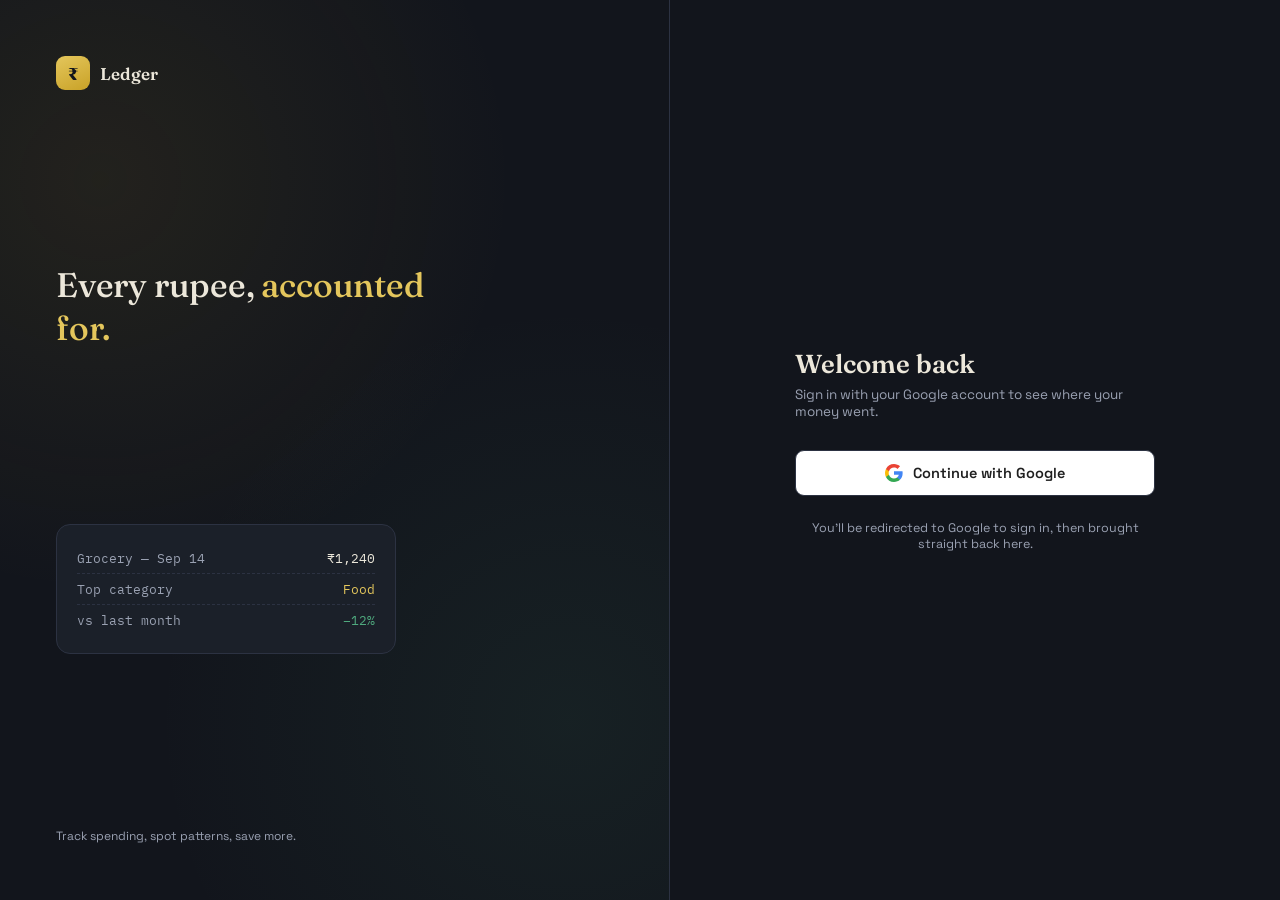
==== src/main/resources/static/login.html @ f7241605 "Initial commit" ====
<!DOCTYPE html>
<html lang="en">

<head>
    <meta charset="UTF-8">
    <meta name="viewport" content="width=device-width, initial-scale=1.0">
    <title>Sign in — Ledger</title>
    <link rel="stylesheet" href="login.css">
</head>

<body>

    <!-- LEFT SHOWCASE -->
    <div class="showcase">
        <div class="showcase-brand">
            <div class="brand-mark">₹</div>
            <span>Ledger</span>
        </div>

        <div class="showcase-quote">
            <h2>Every rupee, <span class="accent">accounted for.</span></h2>
        </div>

        <div class="showcase-ledger">
            <div class="row"><span>Grocery — Sep 14</span><span>₹1,240</span></div>
            <div class="row gold"><span>Top category</span><span>Food</span></div>
            <div class="row mint"><span>vs last month</span><span>−12%</span></div>
        </div>

        <div class="showcase-foot">Track spending, spot patterns, save more.</div>
    </div>

    <!-- RIGHT FORM -->
    <div class="form-panel">
        <div class="auth-card">
            <h1>Welcome back</h1>
            <p class="sub">Sign in with your Google account to see where your money went.</p>

            <a href="/oauth2/authorization/google" class="google-btn">
                <svg width="18" height="18" viewBox="0 0 18 18" xmlns="http://www.w3.org/2000/svg">
                    <path fill="#4285F4" d="M17.64 9.2c0-.64-.06-1.25-.16-1.84H9v3.48h4.84a4.14 4.14 0 0 1-1.8 2.72v2.26h2.9c1.7-1.57 2.7-3.88 2.7-6.62z"/>
                    <path fill="#34A853" d="M9 18c2.43 0 4.47-.8 5.96-2.18l-2.9-2.26c-.8.54-1.84.86-3.06.86-2.35 0-4.34-1.59-5.05-3.72H.96v2.33A9 9 0 0 0 9 18z"/>
                    <path fill="#FBBC05" d="M3.95 10.7A5.4 5.4 0 0 1 3.67 9c0-.59.1-1.17.28-1.7V4.97H.96A9 9 0 0 0 0 9c0 1.45.35 2.83.96 4.03l2.99-2.33z"/>
                    <path fill="#EA4335" d="M9 3.58c1.32 0 2.51.46 3.44 1.35l2.58-2.58C13.46.89 11.43 0 9 0A9 9 0 0 0 .96 4.97l2.99 2.33C4.66 5.17 6.65 3.58 9 3.58z"/>
                </svg>
                Continue with Google
            </a>

            <p class="auth-foot">You'll be redirected to Google to sign in, then brought straight back here.</p>
        </div>
    </div>

    <script>
        // If a session already exists, skip straight to the dashboard.
        // (This only saves a click — Spring Security also enforces this
        // server-side, so it can't be bypassed just by editing this script.)
        fetch('/api/me', { redirect: 'manual' }).then(res => {
            if (res.ok) window.location.href = 'index.html';
        }).catch(() => {});
    </script>
</body>

</html>
---- src/main/resources/static/login.css ----
@import url('https://fonts.googleapis.com/css2?family=Fraunces:opsz,wght@9..144,500;9..144,600;9..144,700&family=Space+Grotesk:wght@400;500;600;700&family=IBM+Plex+Mono:wght@400;500&display=swap');

:root {
    --ink: #12151c;
    --ink-soft: #1b2029;
    --ink-raised: #242b38;
    --ink-line: #2c3242;
    --paper: #f4efe3;
    --paper-line: #e2dac6;
    --gold: #c9a227;
    --gold-soft: #e4c65c;
    --mint: #4fa97e;
    --rust: #c15b44;
    --text: #ece7da;
    --text-dim: #9aa1b2;
    --text-ink: #21262f;
    --text-ink-dim: #6b6455;
    --serif: 'Fraunces', Georgia, serif;
    --sans: 'Space Grotesk', -apple-system, sans-serif;
    --mono: 'IBM Plex Mono', monospace;
}

* { margin: 0; padding: 0; box-sizing: border-box; }

body {
    font-family: var(--sans);
    background: var(--ink);
    min-height: 100vh;
    display: grid;
    grid-template-columns: 1.1fr 1fr;
}

@media (max-width: 860px) {
    body { grid-template-columns: 1fr; }
    .showcase { display: none; }
}

/* ===== LEFT: showcase panel ===== */
.showcase {
    background: var(--ink);
    background-image:
        radial-gradient(circle at 15% 20%, rgba(201, 162, 39, 0.09), transparent 45%),
        radial-gradient(circle at 85% 80%, rgba(79, 169, 126, 0.08), transparent 45%);
    padding: 56px;
    display: flex;
    flex-direction: column;
    justify-content: space-between;
    border-right: 1px solid var(--ink-line);
}

.showcase-brand {
    display: flex;
    align-items: center;
    gap: 10px;
}

.brand-mark {
    width: 34px;
    height: 34px;
    border-radius: 9px;
    background: linear-gradient(155deg, var(--gold-soft), var(--gold));
    display: flex;
    align-items: center;
    justify-content: center;
    font-family: var(--serif);
    font-weight: 700;
    color: var(--ink);
    font-size: 17px;
}

.showcase-brand span {
    font-family: var(--serif);
    font-size: 17px;
    font-weight: 600;
    color: var(--text);
}

.showcase-quote {
    max-width: 420px;
}

.showcase-quote h2 {
    font-family: var(--serif);
    font-size: 34px;
    line-height: 1.28;
    font-weight: 500;
    color: var(--text);
    letter-spacing: -0.2px;
}

.showcase-quote .accent { color: var(--gold-soft); }

.showcase-ledger {
    background: var(--ink-soft);
    border: 1px solid var(--ink-line);
    border-radius: 14px;
    padding: 18px 20px;
    max-width: 340px;
}

.showcase-ledger .row {
    display: flex;
    justify-content: space-between;
    font-family: var(--mono);
    font-size: 12.5px;
    padding: 7px 0;
    border-bottom: 1px dashed var(--ink-line);
    color: var(--text-dim);
}
.showcase-ledger .row:last-child { border-bottom: none; }
.showcase-ledger .row span:last-child { color: var(--text); }
.showcase-ledger .row.mint span:last-child { color: var(--mint); }
.showcase-ledger .row.gold span:last-child { color: var(--gold-soft); }

.showcase-foot {
    font-size: 12px;
    color: var(--text-dim);
}

/* ===== RIGHT: form panel ===== */
.form-panel {
    display: flex;
    align-items: center;
    justify-content: center;
    padding: 40px 28px;
}

.auth-card {
    width: 100%;
    max-width: 360px;
}

.auth-card h1 {
    font-family: var(--serif);
    font-size: 26px;
    font-weight: 600;
    color: var(--text);
    margin-bottom: 6px;
}

.auth-card .sub {
    font-size: 13.5px;
    color: var(--text-dim);
    margin-bottom: 30px;
}

.mode-switch {
    display: inline-flex;
    background: var(--ink-soft);
    border: 1px solid var(--ink-line);
    border-radius: 20px;
    padding: 3px;
    margin-bottom: 26px;
}

.mode-switch button {
    border: none;
    background: transparent;
    color: var(--text-dim);
    font-family: var(--sans);
    font-size: 12.5px;
    font-weight: 600;
    padding: 7px 18px;
    border-radius: 18px;
    cursor: pointer;
    transition: all 0.15s;
}

.mode-switch button.active {
    background: var(--gold);
    color: #201a05;
}

.field {
    display: flex;
    flex-direction: column;
    gap: 6px;
    margin-bottom: 16px;
}

.field label {
    font-size: 11px;
    font-weight: 600;
    color: var(--text-dim);
    text-transform: uppercase;
    letter-spacing: 0.4px;
}

.field input {
    padding: 12px 14px;
    border: 1px solid var(--ink-line);
    border-radius: 9px;
    font-size: 14px;
    font-family: var(--sans);
    background: var(--ink-soft);
    color: var(--text);
    outline: none;
    transition: border 0.15s, box-shadow 0.15s;
}

.field input:focus {
    border-color: var(--gold);
    box-shadow: 0 0 0 3px rgba(201, 162, 39, 0.15);
}

.field input::placeholder { color: #5b6272; }

.row-between {
    display: flex;
    justify-content: space-between;
    align-items: center;
    font-size: 12.5px;
    color: var(--text-dim);
    margin-bottom: 22px;
}

.remember {
    display: flex;
    align-items: center;
    gap: 7px;
}

.remember input { accent-color: var(--gold); }

.forgot { color: var(--gold-soft); text-decoration: none; }
.forgot:hover { text-decoration: underline; }

.submit-btn {
    width: 100%;
    background: var(--gold);
    color: #201a05;
    border: none;
    padding: 13px;
    border-radius: 9px;
    font-family: var(--sans);
    font-size: 14.5px;
    font-weight: 700;
    cursor: pointer;
    transition: background 0.15s, transform 0.08s;
}

.submit-btn:hover { background: var(--gold-soft); }
.submit-btn:active { transform: scale(0.985); }

.error-msg {
    background: #402a26;
    border: 1px solid var(--rust);
    color: #e8a98f;
    padding: 10px 12px;
    border-radius: 8px;
    font-size: 12.5px;
    margin-bottom: 16px;
}

.hidden { display: none !important; }

.auth-foot {
    margin-top: 24px;
    text-align: center;
    font-size: 12.5px;
    color: var(--text-dim);
}
.auth-foot a { color: var(--gold-soft); text-decoration: none; }
.auth-foot a:hover { text-decoration: underline; }

.google-btn {
    display: flex;
    align-items: center;
    justify-content: center;
    gap: 10px;
    width: 100%;
    background: #fff;
    color: #1f1f1f;
    border: 1px solid var(--ink-line);
    padding: 13px;
    border-radius: 9px;
    font-family: var(--sans);
    font-size: 14.5px;
    font-weight: 600;
    text-decoration: none;
    cursor: pointer;
    margin-top: 28px;
    transition: background 0.15s, transform 0.08s;
}
.google-btn:hover { background: #f3f3f3; }
.google-btn:active { transform: scale(0.985); }
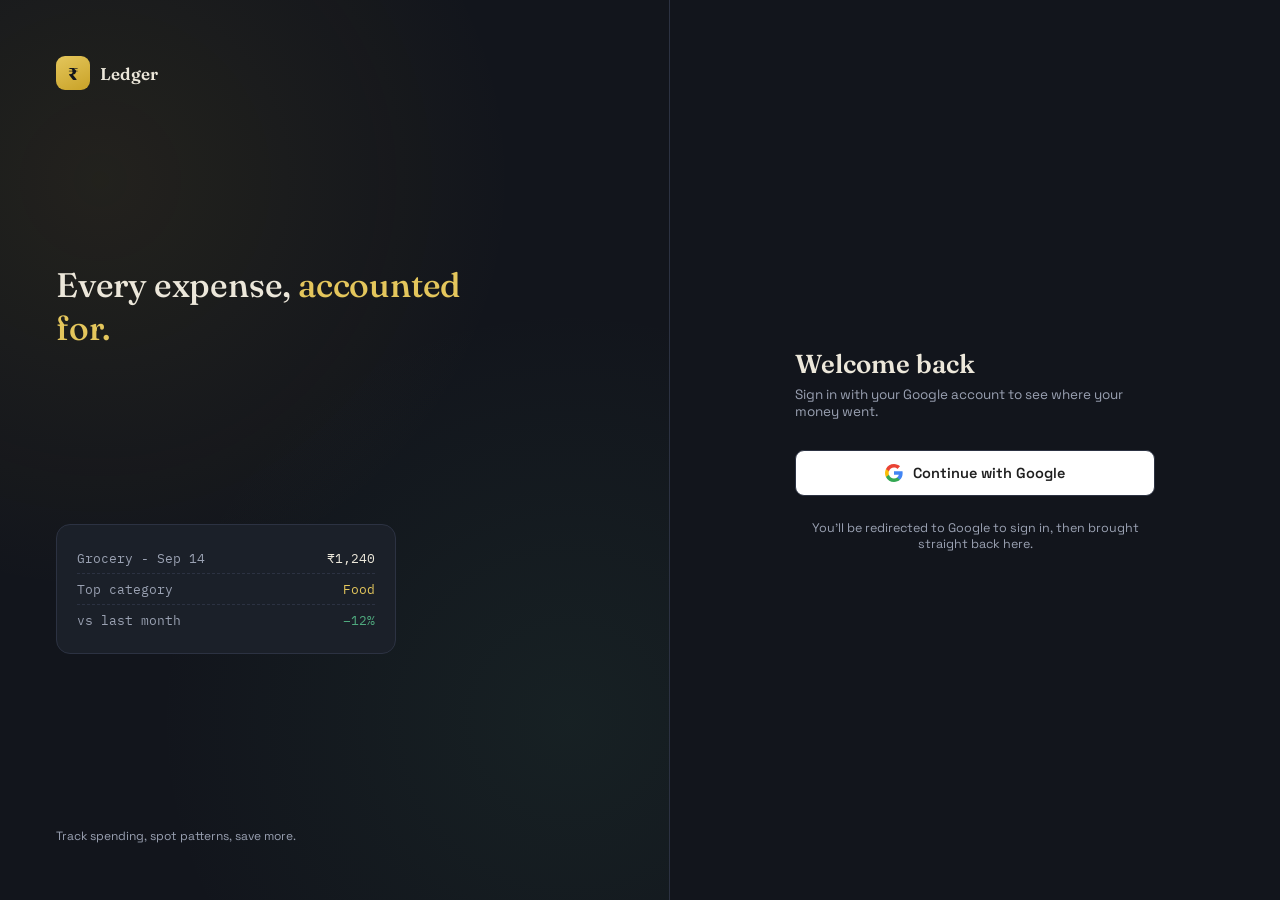
==== commit 3c13a2c5: "feat: login fixes" ====
--- a/src/main/resources/static/login.html
+++ b/src/main/resources/static/login.html
@@ -4,7 +4,7 @@
 <head>
     <meta charset="UTF-8">
     <meta name="viewport" content="width=device-width, initial-scale=1.0">
-    <title>Sign in — Ledger</title>
+    <title>Sign in - Ledger</title>
     <link rel="stylesheet" href="login.css">
 </head>
 
@@ -18,11 +18,11 @@
         </div>
 
         <div class="showcase-quote">
-            <h2>Every rupee, <span class="accent">accounted for.</span></h2>
+            <h2>Every expense, <span class="accent">accounted for.</span></h2>
         </div>
 
         <div class="showcase-ledger">
-            <div class="row"><span>Grocery — Sep 14</span><span>₹1,240</span></div>
+            <div class="row"><span>Grocery - Sep 14</span><span>₹1,240</span></div>
             <div class="row gold"><span>Top category</span><span>Food</span></div>
             <div class="row mint"><span>vs last month</span><span>−12%</span></div>
         </div>
